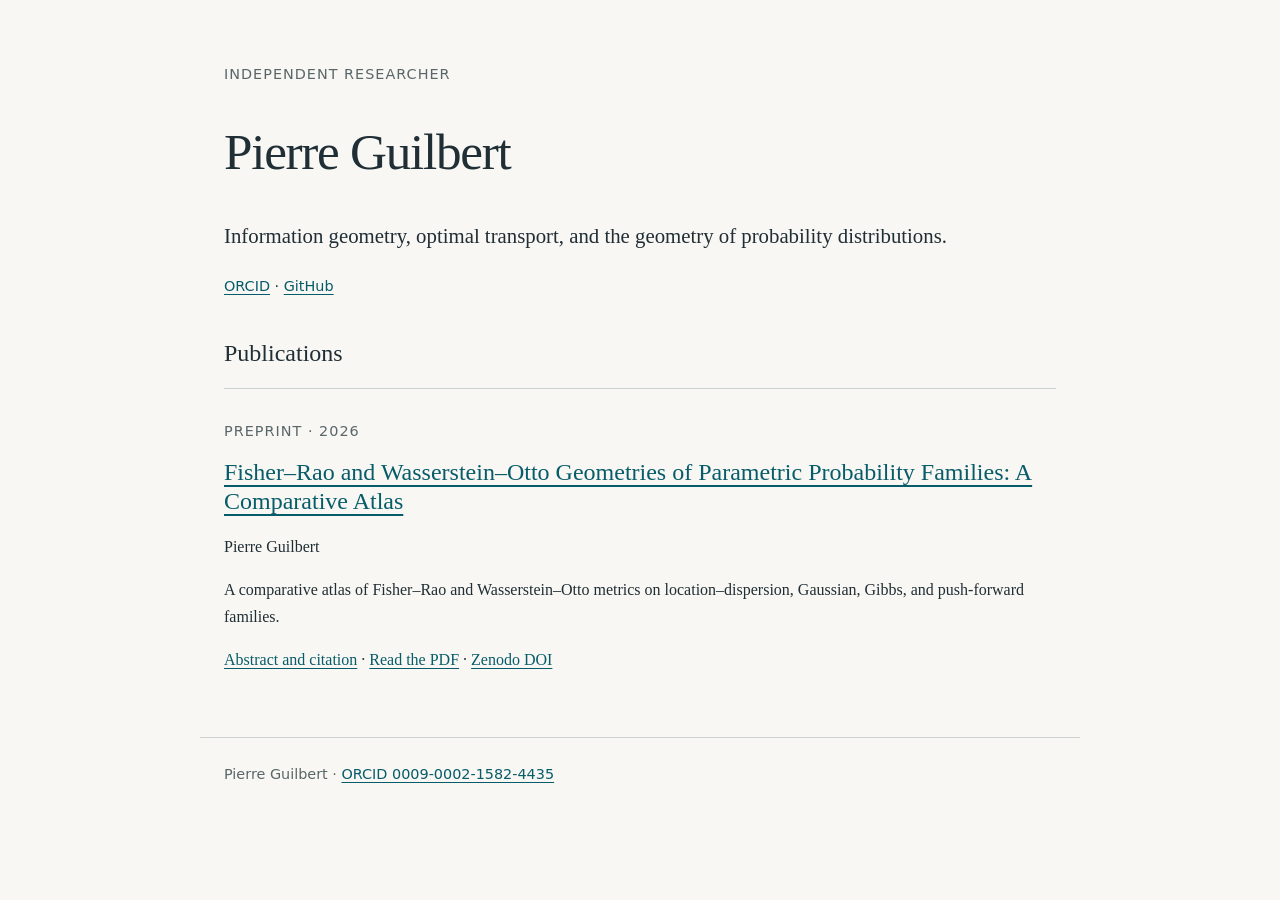
==== docs/index.html @ 9aa3b432 "Add research website and Scholar publication metadata" ====
<!doctype html>
<html lang="en">
<head>
  <meta charset="utf-8">
  <meta name="viewport" content="width=device-width, initial-scale=1">
  <title>Pierre Guilbert — Research</title>
  <meta name="description" content="Research by Pierre Guilbert, independent researcher in information geometry and optimal transport.">
  <link rel="canonical" href="https://pierreguilbertf.github.io/fisher-rao-wasserstein-atlas/">
  <link rel="stylesheet" href="style.css">
</head>
<body>
<main>
<p class="eyebrow">Independent researcher</p>
<h1>Pierre Guilbert</h1>
<p class="intro">Information geometry, optimal transport, and the geometry of probability distributions.</p>
<nav aria-label="Research links"><a href="https://orcid.org/0009-0002-1582-4435">ORCID</a> · <a href="https://github.com/PierreGuilbertF">GitHub</a></nav>
<h2>Publications</h2>
<article>
<p class="eyebrow">Preprint · 2026</p>
<h3><a href="papers/atlas/">Fisher–Rao and Wasserstein–Otto Geometries of Parametric Probability Families: A Comparative Atlas</a></h3>
<p>Pierre Guilbert</p>
<p>A comparative atlas of Fisher–Rao and Wasserstein–Otto metrics on location–dispersion, Gaussian, Gibbs, and push-forward families.</p>
<p><a href="papers/atlas/">Abstract and citation</a> · <a href="papers/atlas/paper.pdf">Read the PDF</a> · <a href="https://doi.org/10.5281/zenodo.22921933">Zenodo DOI</a></p>
</article>
</main>
<footer>Pierre Guilbert · <a href="https://orcid.org/0009-0002-1582-4435">ORCID 0009-0002-1582-4435</a></footer>
</body>
</html>
---- docs/style.css ----
* { box-sizing: border-box; }
html { color-scheme: light; background: #f8f7f3; color: #202e35; font-family: Georgia, "Times New Roman", serif; line-height: 1.7; }
body { margin: 0; }
main, footer { max-width: 880px; margin: auto; padding: 3rem 1.5rem; }
main { min-height: 75vh; }
h1, h2, h3 { line-height: 1.22; font-weight: 500; }
h1 { font-size: clamp(2rem, 5vw, 3.2rem); letter-spacing: -.025em; }
h2 { margin-top: 2.5rem; font-size: 1.5rem; }
h3 { font-size: 1.5rem; margin: .6rem 0; }
a { color: #075c69; text-underline-offset: .2em; }
a:hover { color: #133940; }
a:focus-visible { outline: 3px solid #b16a25; outline-offset: 4px; }
.eyebrow, nav, footer, .actions { font-family: system-ui, sans-serif; font-size: .9rem; }
.eyebrow { color: #59666a; letter-spacing: .07em; text-transform: uppercase; }
.intro { font-size: 1.3rem; max-width: 36em; }
article { border-top: 1px solid #cbd2cf; padding-top: 1rem; }
pre { white-space: pre-wrap; overflow-wrap: anywhere; background: #ecefea; padding: 1.2rem; font-size: .85rem; }
footer { border-top: 1px solid #cbd2cf; color: #59666a; padding-top: 1.5rem; }
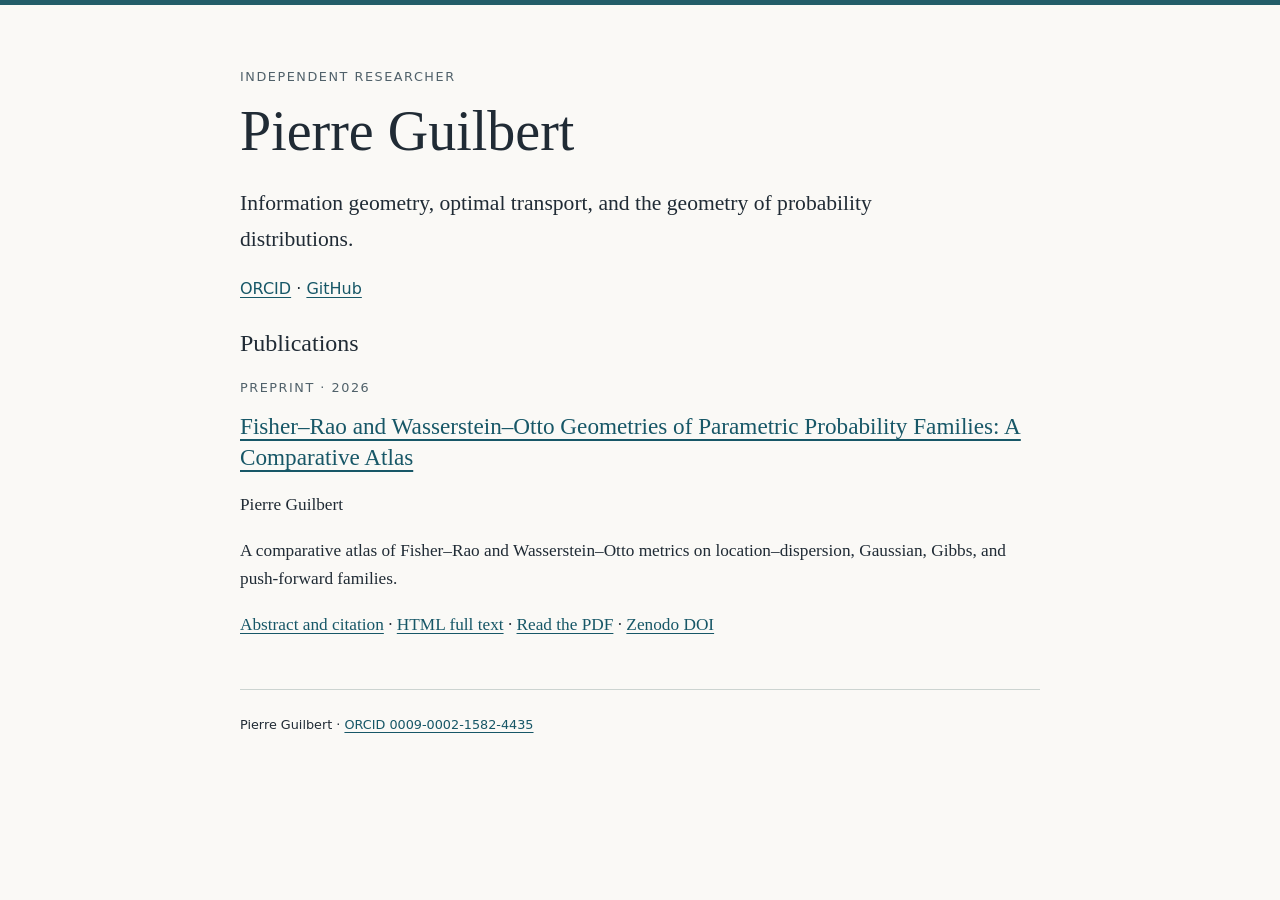
==== commit 499ef816: "Add full HTML paper with equations and figures" ====
--- a/docs/index.html
+++ b/docs/index.html
@@ -9,7 +9,8 @@
   <link rel="stylesheet" href="style.css">
 </head>
 <body>
-<main>
+<a class="skip" href="#main">Skip to content</a>
+<main id="main">
 <p class="eyebrow">Independent researcher</p>
 <h1>Pierre Guilbert</h1>
 <p class="intro">Information geometry, optimal transport, and the geometry of probability distributions.</p>
@@ -20,7 +21,7 @@
 <h3><a href="papers/atlas/">Fisher–Rao and Wasserstein–Otto Geometries of Parametric Probability Families: A Comparative Atlas</a></h3>
 <p>Pierre Guilbert</p>
 <p>A comparative atlas of Fisher–Rao and Wasserstein–Otto metrics on location–dispersion, Gaussian, Gibbs, and push-forward families.</p>
-<p><a href="papers/atlas/">Abstract and citation</a> · <a href="papers/atlas/paper.pdf">Read the PDF</a> · <a href="https://doi.org/10.5281/zenodo.22921933">Zenodo DOI</a></p>
+<p><a href="papers/atlas/">Abstract and citation</a> · <a href="papers/atlas/full-text.html">HTML full text</a> · <a href="papers/atlas/paper.pdf">Read the PDF</a> · <a href="https://doi.org/10.5281/zenodo.22921933">Zenodo DOI</a></p>
 </article>
 </main>
 <footer>Pierre Guilbert · <a href="https://orcid.org/0009-0002-1582-4435">ORCID 0009-0002-1582-4435</a></footer>
--- a/docs/style.css
+++ b/docs/style.css
@@ -1,18 +1,31 @@
+:root { color-scheme: light; font-family: Georgia, 'Times New Roman', serif; color: #202b35; background: #faf9f6; }
 * { box-sizing: border-box; }
-html { color-scheme: light; background: #f8f7f3; color: #202e35; font-family: Georgia, "Times New Roman", serif; line-height: 1.7; }
-body { margin: 0; }
-main, footer { max-width: 880px; margin: auto; padding: 3rem 1.5rem; }
-main { min-height: 75vh; }
-h1, h2, h3 { line-height: 1.22; font-weight: 500; }
-h1 { font-size: clamp(2rem, 5vw, 3.2rem); letter-spacing: -.025em; }
-h2 { margin-top: 2.5rem; font-size: 1.5rem; }
-h3 { font-size: 1.5rem; margin: .6rem 0; }
-a { color: #075c69; text-underline-offset: .2em; }
-a:hover { color: #133940; }
-a:focus-visible { outline: 3px solid #b16a25; outline-offset: 4px; }
-.eyebrow, nav, footer, .actions { font-family: system-ui, sans-serif; font-size: .9rem; }
-.eyebrow { color: #59666a; letter-spacing: .07em; text-transform: uppercase; }
-.intro { font-size: 1.3rem; max-width: 36em; }
-article { border-top: 1px solid #cbd2cf; padding-top: 1rem; }
-pre { white-space: pre-wrap; overflow-wrap: anywhere; background: #ecefea; padding: 1.2rem; font-size: .85rem; }
-footer { border-top: 1px solid #cbd2cf; color: #59666a; padding-top: 1.5rem; }
+body { margin: 0; border-top: 5px solid #235d69; }
+main, footer { width: min(100% - 2.5rem, 800px); margin-inline: auto; }
+main { padding: 3rem 0 2rem; }
+h1 { font-weight: 500; font-size: clamp(2.2rem, 5vw, 3.5rem); line-height: 1.12; margin: .5rem 0 1.5rem; }
+h1.paper-title { font-size: clamp(1.8rem, 4vw, 2.6rem); margin-top: 2rem; }
+h2 { font-weight: 500; font-size: 1.5rem; margin-top: 2rem; }
+h3 { font-weight: 500; font-size: 1.45rem; line-height: 1.35; margin: .6rem 0; }
+p { font-size: 1.08rem; line-height: 1.65; }
+a { color: #175767; text-underline-offset: .2em; }
+a:hover { color: #963d22; }
+a:focus-visible { outline: 3px solid #963d22; outline-offset: 4px; }
+.eyebrow, .byline, nav, footer { font-family: system-ui, sans-serif; }
+.eyebrow { text-transform: uppercase; letter-spacing: .12em; font-size: .8rem; color: #50616a; }
+.byline { font-size: .9rem; color: #50616a; }
+.intro { font-size: 1.35rem; max-width: 650px; }
+.downloads { padding: 1rem 1.2rem; background: #e9efed; border-left: 3px solid #235d69; }
+footer { border-top: 1px solid #ccd4d1; padding: 1.5rem 0 2rem; font-size: .8rem; line-height: 1.7; }
+.skip { position: absolute; top: -100px; background: white; padding: .7rem; }
+.skip:focus { top: .5rem; }
+@media (max-width: 540px) { main { padding-top: 1.8rem; } }
+@media print { body { background: white; border: 0; } main { width: 100%; padding: 0; } footer, .skip { display: none; } }
+.full-text { width: min(100% - 2.5rem, 960px); }
+.full-text img { max-width: 100%; height: auto; }
+.full-text figure { margin: 2rem 0; }
+.full-text figcaption { font-size: .95rem; line-height: 1.6; color: #45545b; }
+.full-text math[display="block"] { display: block; overflow-x: auto; padding: .8rem 0; }
+.full-text table { display: block; overflow-x: auto; border-collapse: collapse; max-width: 100%; }
+.full-text td, .full-text th { padding: .5rem; }
+.full-text h2, .full-text h3, .full-text h4 { scroll-margin-top: 1rem; }
